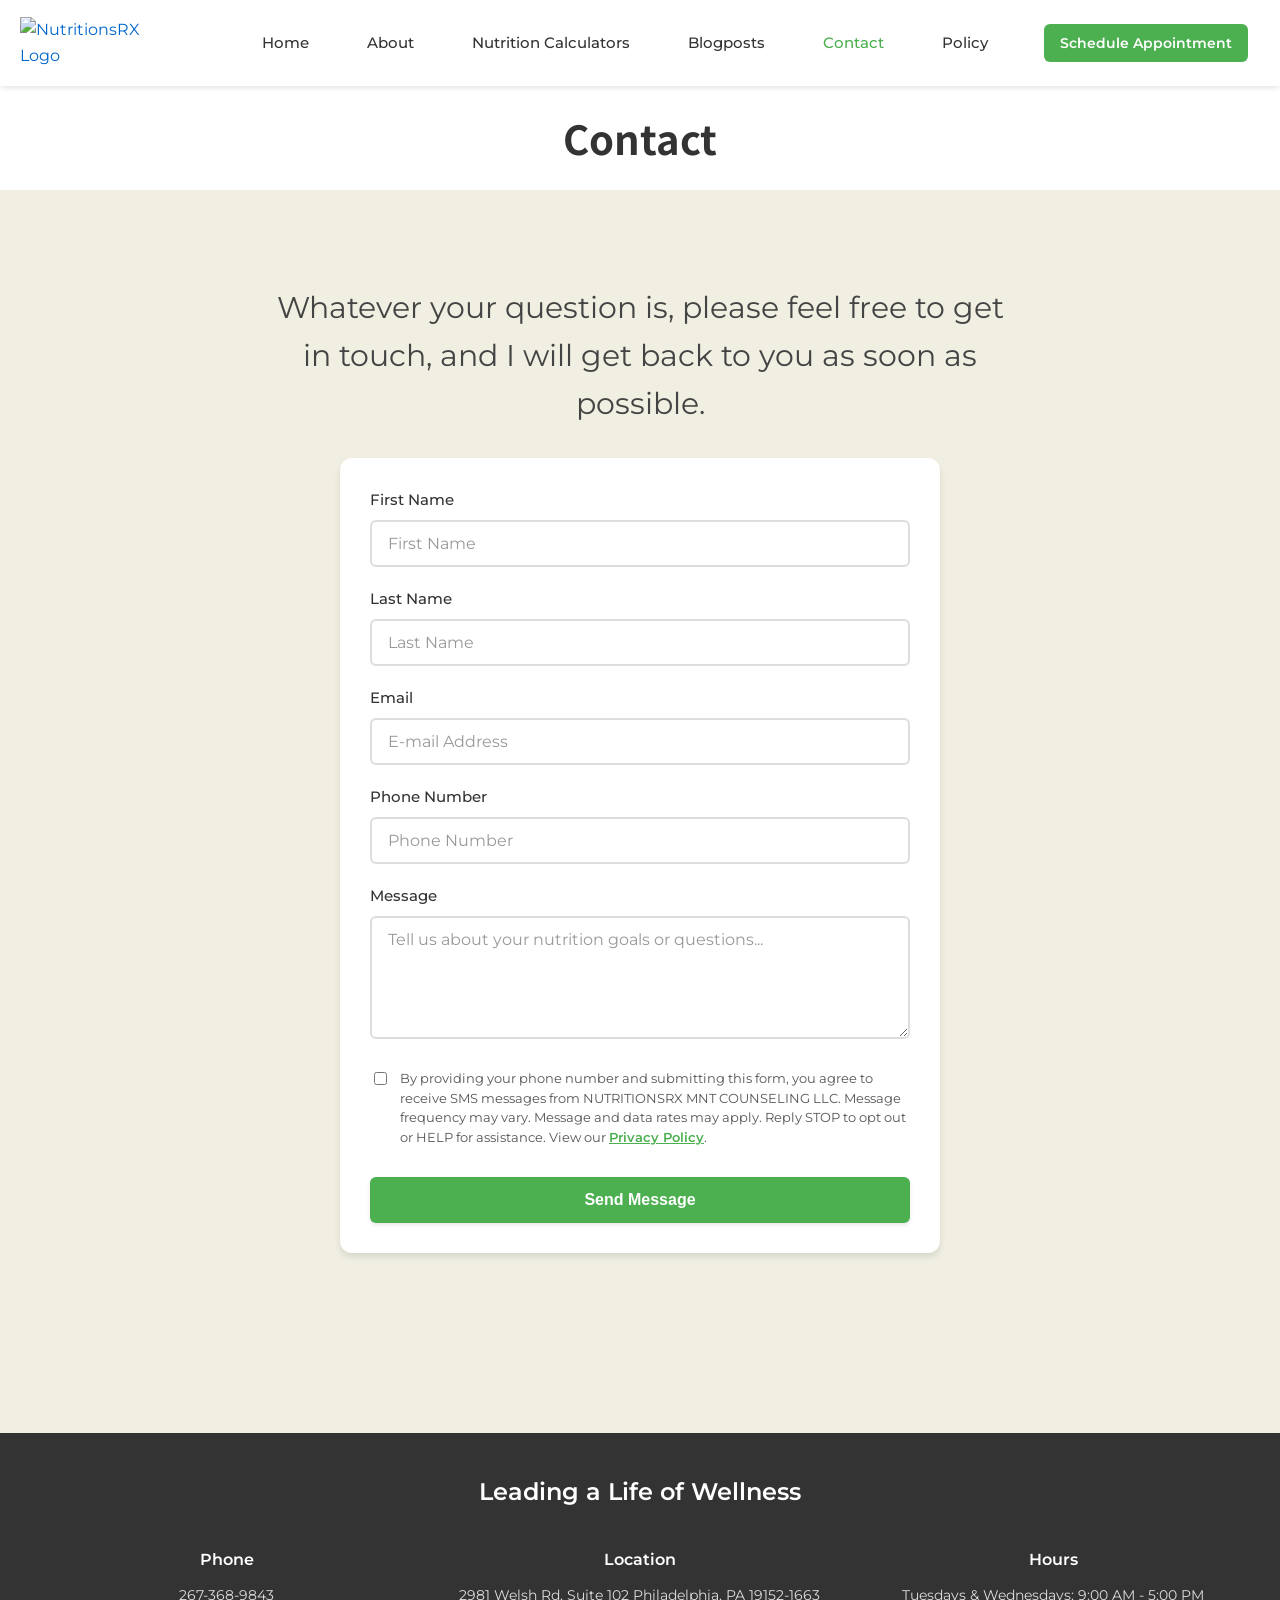
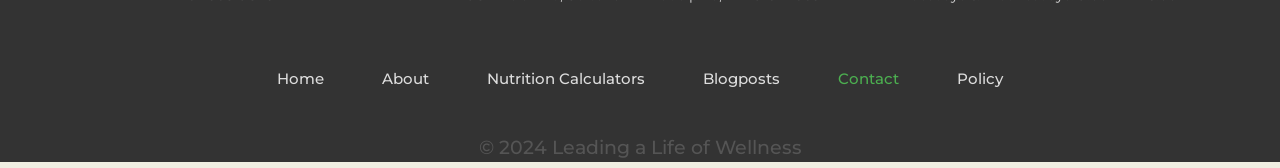
==== contact.html @ 06ce1724 "added sms consent" ====
<!DOCTYPE html>
<html>
    <head>
        <meta charset="utf-8">
        <meta name="viewport" content="width=device-width, initial-scale=1.0">
        <meta name="description" content="Contact NutritionsRX - Schedule a nutrition consultation">
        <title>Contact | NutritionsRX </title>
        <link href="https://fonts.googleapis.com/css2?family=Montserrat:wght@300;400&family=Noto+Sans+KR:wght@700&family=Yanone+Kaffeesatz&display=swap" rel="stylesheet">
        <link rel="stylesheet" href = "stylesheet.css">
    </head>
    <body>
        <header>
        <section>
                <div class = "lefthead">
                    <div class = "header"><a href = "index.html"><img class = "logo" src = "images/newlogo.jpg" alt="NutritionsRX Logo"></a></div>
                </div>
            <button class="mobile-menu-toggle" aria-label="Toggle navigation menu">
                <span></span>
                <span></span>
                <span></span>
            </button>
            <div class = "righthead">
                <div class = "header"><a href = "index.html"><h1>Home</h1></a></div>
                <div class = "header"><a href = "about.html"><h1>About</h1></a></div>
                <div class = "header"><a href = "calculators.html"><h1>Nutrition Calculators</h1></a></div>
                <div class = "header"><a href = "blogs.html"><h1>Blogposts</h1></a></div>
                <div class = "header"><a href = "contact.html"><h1>Contact</h1></a></div>
                <div class = "header"><a href = "policy.html"><h1>Policy</h1></a></div>
                <div class = "header"><a href = "https://nutritionsrx.clientsecure.me/" target = "_blank" class = "hero-button-nav">Schedule Appointment</a></div>
            </div>
                
        </section>
        <h1 class = "title">Contact</h1>
        </header>
        <div class = "contacttext">
        <p class = "contactenglish"> Whatever your question is, please feel free to get in touch, and I will get back to you as soon as possible.</p>
        
    <div class = "form">
        <form id="contact-form" action="https://formspree.io/f/mqkwvlnv" method="POST">
            <div class="form-group">
                <label for="firstname" class = "contactind">First Name</label>
                <input id="firstname" name = "firstname" type ="text" class = "form-control" placeholder = "First Name" required>
            </div>
            <div class="form-group">
                <label for="lastname" class = "contactind">Last Name</label>
                <input id="lastname" name = "lastname" type ="text" class = "form-control" placeholder = "Last Name" required>
            </div>
            <div class="form-group">
                <label for="email" class = "contactind">Email</label>
                <input id="email" name = "email" type = "email" class = "form-control" placeholder = "E-mail Address" required>
            </div>
            <div class="form-group">
                <label for="phone" class = "contactind">Phone Number</label>
                <input id="phone" name = "phonenumber" type = "tel" class = "form-control" placeholder = "Phone Number" required>
            </div>
            <div class="form-group">
                <label for="message" class = "contactind">Message</label>
                <textarea id="message" name = "message" class = "form-control" placeholder = "Tell us about your nutrition goals or questions..." rows = "5" required></textarea>
            </div>
            <div class="form-group sms-consent">
                <label class="sms-consent-label" for="sms-consent">
                    <input id="sms-consent" name="sms_consent" type="checkbox" required>
                    <span>By providing your phone number and submitting this form, you agree to receive SMS messages from NUTRITIONSRX MNT COUNSELING LLC. Message frequency may vary. Message and data rates may apply. Reply STOP to opt out or HELP for assistance. View our <a href="policy.html">Privacy Policy</a>.</span>
                </label>
            </div>
            <input type= "submit" class = "form-control-submit" value = "Send Message">
        </form>
    </div>
        </div>
        
        <!-- Toast Notification -->
        <div id="toast" class="toast">
            <div class="toast-content">
                <span class="toast-icon">✓</span>
                <span class="toast-message">Message sent successfully! We'll get back to you soon.</span>
            </div>
        </div>
        
        <script>
            document.getElementById('contact-form').addEventListener('submit', function(e) {
                e.preventDefault();
                
                const form = this;
                const formData = new FormData(form);
                
                fetch(form.action, {
                    method: 'POST',
                    body: formData,
                    headers: {
                        'Accept': 'application/json'
                    }
                })
                .then(response => {
                    if (response.ok) {
                        showToast();
                        form.reset();
                    } else {
                        showToast('error', 'Something went wrong. Please try again or call us directly.');
                    }
                })
                .catch(error => {
                    showToast('error', 'Something went wrong. Please try again or call us directly.');
                });
            });
            
            function showToast(type = 'success', message = 'Message sent successfully! We\'ll get back to you soon.') {
                const toast = document.getElementById('toast');
                const toastMessage = toast.querySelector('.toast-message');
                
                toastMessage.textContent = message;
                toast.className = 'toast toast-' + type + ' toast-show';
                
                setTimeout(() => {
                    toast.classList.remove('toast-show');
                }, 5000);
            }
        </script>
        <footer>
            <h2 class="footer-title">Leading a Life of Wellness</h2>
            <div class="footer-info">
                <div class="footer-section">
                    <h3>Phone</h3>
                    <p><a href="tel:267-368-9843">267-368-9843</a></p>
                </div>
                <div class="footer-section">
                    <h3>Location</h3>
                    <p>2981 Welsh Rd, Suite 102 Philadelphia, PA 19152-1663</p>
                </div>
                <div class="footer-section">
                    <h3>Hours</h3>
                    <p>Tuesdays & Wednesdays: 9:00 AM - 5:00 PM</p>
                </div>
            </div>
            <section>
                
            <div class = "righthead">
                <div class = "header"><a href = "index.html"><h1>Home</h1></a></div>
                <div class = "header"><a href = "about.html"><h1>About</h1></a></div>
                <div class = "header"><a href = "calculators.html"><h1>Nutrition Calculators</h1></a></div>
                <div class = "header"><a href = "blogs.html"><h1>Blogposts</h1></a></div>
                <div class = "header"><a href = "contact.html"><h1>Contact</h1></a></div>
                <div class = "header"><a href = "policy.html"><h1>Policy</h1></a></div>
            </div>
        
            
                
        </section>
        <h4 class = "text">© 2024 Leading a Life of Wellness</h4>
        </footer>
        <script>
            // Mobile menu toggle
            (function() {
                const menuToggle = document.querySelector('.mobile-menu-toggle');
                const righthead = document.querySelector('.righthead');
                const body = document.body;
                
                if (menuToggle && righthead) {
                    menuToggle.addEventListener('click', function() {
                        menuToggle.classList.toggle('active');
                        righthead.classList.toggle('mobile-menu-open');
                        body.classList.toggle('menu-open');
                    });
                    
                    // Close menu when clicking on a link
                    const navLinks = righthead.querySelectorAll('a');
                    navLinks.forEach(link => {
                        link.addEventListener('click', function() {
                            menuToggle.classList.remove('active');
                            righthead.classList.remove('mobile-menu-open');
                            body.classList.remove('menu-open');
                        });
                    });
                    
                    // Close menu when clicking outside
                    document.addEventListener('click', function(event) {
                        if (righthead.classList.contains('mobile-menu-open') && 
                            !righthead.contains(event.target) && 
                            !menuToggle.contains(event.target)) {
                            menuToggle.classList.remove('active');
                            righthead.classList.remove('mobile-menu-open');
                            body.classList.remove('menu-open');
                        }
                    });
                }
            })();
            
            // Mark active navigation link
            (function() {
                const currentPage = window.location.pathname.split('/').pop() || 'index.html';
                const navLinks = document.querySelectorAll('.righthead a');
                
                navLinks.forEach(link => {
                    const linkHref = link.getAttribute('href');
                    if (linkHref === currentPage || (currentPage === '' && linkHref === 'index.html')) {
                        link.classList.add('nav-active');
                    }
                });
            })();
        </script>
    </body>
</html>
---- stylesheet.css ----
/* Base Styles */
* {
    box-sizing: border-box;
}

body {
    background-color: rgb(240, 239, 226);
    margin: 0;
    font-family: "Montserrat", sans-serif;
    line-height: 1.6;
}

/* Header Styles */
header {
    background-color: white;
}

header > section {
    position: sticky;
    top: 0;
    z-index: 100;
    background-color: white;
    box-shadow: 0 2px 5px rgba(0, 0, 0, 0.1);
    display: flex;
    flex-direction: row;
    align-items: center;
    justify-content: space-between;
    padding: 15px 20px;
    flex-wrap: wrap;
}

section {
    display: flex;
    flex-direction: row;
    align-items: center;
    justify-content: space-between;
    padding: 15px 20px;
    flex-wrap: wrap;
}

.lefthead {
    display: flex;
    flex-direction: row;
    align-items: center;
    gap: 15px;
    flex: 1;
    min-width: 200px;
}

.logo {
    max-width: 120px;
    height: auto;
    display: block;
}

.lefthead a {
    text-decoration: none;
    border: none;
}

.lefthead a:hover {
    opacity: 0.8;
    text-decoration: none;
}

#leading {
    color: #666;
    font-size: 16px;
    font-weight: 400;
    margin: 0;
}

#leading h1 {
    font-size: 18px;
    margin: 0;
    font-weight: 400;
}

/* Navigation Styles */
.righthead {
    display: flex;
    flex-direction: row;
    align-items: center;
    gap: 10px;
    flex-wrap: wrap;
    justify-content: flex-end;
}

.righthead .header {
    padding: 8px 12px;
}

.righthead a {
    color: #333;
    text-decoration: none;
    font-size: 15px;
    font-weight: 500;
    padding: 8px 12px;
    border-radius: 4px;
    transition: all 0.3s ease;
    display: block;
}

.righthead a.hero-button-nav {
    display: inline-block !important;
    padding: 8px 16px !important;
}

.righthead .header a.hero-button-nav {
    display: inline-block !important;
    padding: 8px 16px !important;
}

.righthead a:hover:not(.hero-button-nav):not(.nav-active) {
    background-color: #f0f0f0;
    color: #d32f2f;
    text-decoration: none;
    transform: translateY(-1px);
}

.righthead a.nav-active {
    color: #4CAF50 !important;
    font-weight: 600;
    text-decoration: none;
    background-color: transparent;
}

.righthead a.nav-active:hover {
    color: #4CAF50 !important;
    background-color: transparent;
}

.righthead a.nav-active h1 {
    color: #4CAF50 !important;
}

.righthead a.nav-active:hover h1 {
    color: #4CAF50 !important;
}

.righthead h1 {
    font-size: 15px;
    margin: 0;
    font-weight: 500;
    font-family: "Montserrat", sans-serif;
}

/* Mobile Menu Toggle Button */
.mobile-menu-toggle {
    display: none;
    flex-direction: column;
    justify-content: space-around;
    width: 30px;
    height: 30px;
    background: transparent;
    border: none;
    cursor: pointer;
    padding: 0;
    z-index: 1001;
    position: relative;
}

.mobile-menu-toggle span {
    width: 100%;
    height: 3px;
    background-color: #333;
    border-radius: 3px;
    transition: all 0.3s ease;
    transform-origin: center;
}

.mobile-menu-toggle.active span:nth-child(1) {
    transform: rotate(45deg) translate(8px, 8px);
}

.mobile-menu-toggle.active span:nth-child(2) {
    opacity: 0;
}

.mobile-menu-toggle.active span:nth-child(3) {
    transform: rotate(-45deg) translate(7px, -7px);
}

/* Hero Button Styles */
.hero-button {
    display: inline-block;
    background-color: #4CAF50;
    color: white !important;
    padding: 12px 24px;
    border-radius: 8px;
    font-size: 16px;
    font-weight: 600;
    text-decoration: none;
    transition: all 0.3s ease;
    box-shadow: 0 4px 6px rgba(0, 0, 0, 0.1);
    font-family: "Montserrat", sans-serif;
    cursor: pointer;
    pointer-events: auto;
}

.hero-button:hover {
    background-color: #45a049;
    box-shadow: 0 6px 12px rgba(0, 0, 0, 0.2);
    transform: translateY(-2px);
    color: white !important;
    text-decoration: none;
}

.hero-button:active {
    transform: translateY(0);
    box-shadow: 0 2px 4px rgba(0, 0, 0, 0.1);
}

.hero-button-nav {
    background-color: #4CAF50 !important;
    color: white !important;
    padding: 8px 16px !important;
    border-radius: 6px !important;
    font-weight: 600 !important;
    font-size: 14px !important;
    margin-left: 10px;
    cursor: pointer !important;
    pointer-events: auto !important;
    display: inline-block !important;
}

.hero-button-nav:hover {
    background-color: #45a049 !important;
    color: white !important;
    text-decoration: none !important;
    transform: translateY(-1px);
    cursor: pointer !important;
}

/* Service Highlight - Make in-person consultation and virtual sessions stand out */
.service-highlight {
    color: #4CAF50;
    font-weight: 700;
    background-color: rgba(76, 175, 80, 0.1);
    padding: 2px 6px;
    border-radius: 4px;
    display: inline-block;
}

/* Typography - Improved Visual Hierarchy */
h1 {
    font-size: 2.5em;
    font-weight: 700;
    margin: 0.5em 0;
    text-align: center;
    font-family: "Noto Sans KR", sans-serif;
    color: #333;
}

h2 {
    font-size: 1.8em;
    font-weight: 600;
    margin: 1em 0 0.5em 0;
    color: #333;
}

h3 {
    font-size: 1.4em;
    font-weight: 600;
    margin: 0.8em 0 0.4em 0;
    color: #333;
}

h4 {
    font-size: 1.2em;
    font-weight: 500;
    margin: 0.6em 0 0.3em 0;
    color: #555;
}

h5 {
    font-size: 1em;
    font-weight: 400;
    margin: 0.5em 0;
    color: #666;
}

p {
    font-size: 1em;
    margin: 0.8em 0;
    color: #444;
}

.title {
    background-color: white;
    padding: 20px;
    margin: 0;
}

.title h1 {
    margin: 0;
}

/* Links */
a:link {
    text-decoration: none;
    color: #0066cc;
}

a:hover {
    text-decoration: underline;
    color: #d32f2f;
}

a:visited {
    text-decoration: none;
    color: #0066cc;
}

a:active {
    text-decoration: underline;
    color: #d32f2f;
}

/* Override link styles for links wrapping Homepage cards */
/* Use attribute selector as fallback for browsers without :has() support */
a[href*="Blogposts/"],
a[href*="Blogposts/"]:link,
a[href*="Blogposts/"]:visited,
a[href*="Blogposts/"]:hover,
a[href*="Blogposts/"]:active {
    text-decoration: none !important;
    display: block;
}

/* Modern browsers with :has() support */
@supports selector(:has(*)) {
    a:has(> .Homepage),
    a:has(> .Homepage):link,
    a:has(> .Homepage):visited,
    a:has(> .Homepage):hover,
    a:has(> .Homepage):active {
        text-decoration: none !important;
        display: block;
    }
}

a > .Homepage,
a:link > .Homepage,
a:visited > .Homepage,
a:hover > .Homepage,
a:active > .Homepage {
    text-decoration: none !important;
}
/* Content Container */
#about {
    max-width: 900px;
    margin: 40px auto;
    padding: 0 20px;
    text-align: left;
    font-size: 18px;
    line-height: 1.8;
}

#about p {
    font-size: 18px;
    margin: 1em 0;
}

#about ul {
    margin: 1em 0;
    padding-left: 2em;
}

#about li {
    margin-bottom: 0.8em;
    font-size: 18px;
}
.quote {
    text-align: center;
}
.contacttext {
    text-align: center;
    font-size: 22px;
    max-width: 800px;
    width: 100%;
    margin: 40px auto;
    padding: 30px 20px;
}

.contactenglish {
    font-size: 30px;
}

.contact-title, .contact-form {
    text-align: center;
    width: 100%;
    max-width: 500px;
    text-transform: uppercase;
    padding-top: 0px;
    background-color: rgb(70, 167, 184);
}
.contactind {
    text-align: left;
    font-size: 15px;
    font-weight: 500;
    color: #333;
    margin-bottom: 8px;
    display: block;
}

.form-group {
    margin-bottom: 20px;
}

.form {
    max-width: 600px;
    width: 100%;
    margin: 30px auto;
    position: relative;
    background-color: white;
    padding: 30px;
    border-radius: 12px;
    box-shadow: 0 4px 6px rgba(0, 0, 0, 0.1);
}

.form-control {
    width: 100%;
    max-width: 100%;
    padding: 12px 16px;
    border: 2px solid #ddd;
    border-radius: 6px;
    font-size: 16px;
    font-family: "Montserrat", sans-serif;
    margin-bottom: 0;
    background-color: #fff;
    color: #333;
    transition: all 0.3s ease;
    box-sizing: border-box;
}

.form-control:focus {
    outline: none;
    border-color: #4CAF50;
    box-shadow: 0 0 0 3px rgba(76, 175, 80, 0.1);
}

.form-control::placeholder {
    color: #999;
}

textarea.form-control {
    resize: vertical;
    min-height: 120px;
    font-family: "Montserrat", sans-serif;
}

.form-control-submit {
    background-color: #4CAF50;
    color: white;
    padding: 14px 32px;
    border: none;
    border-radius: 6px;
    font-size: 16px;
    font-weight: 600;
    cursor: pointer;
    transition: all 0.3s ease;
    box-shadow: 0 2px 4px rgba(0, 0, 0, 0.1);
    width: 100%;
    margin-top: 10px;
}

.form-control-submit:hover {
    background-color: #45a049;
    box-shadow: 0 4px 8px rgba(0, 0, 0, 0.2);
    transform: translateY(-1px);
}

.form-control-submit:active {
    transform: translateY(0);
    box-shadow: 0 2px 4px rgba(0, 0, 0, 0.1);
}

.sms-consent {
    text-align: left;
}

.sms-consent-label {
    display: flex;
    align-items: flex-start;
    gap: 10px;
    font-size: 13px;
    line-height: 1.5;
    color: #555;
}

.sms-consent-label input {
    margin-top: 3px;
    flex-shrink: 0;
}

.sms-consent-label a {
    color: #4CAF50;
    text-decoration: underline;
    font-weight: 600;
}

/* Toast Notification Styles */
.toast {
    position: fixed;
    bottom: 100px;
    left: 50%;
    transform: translateX(-50%) translateY(100px);
    background-color: #4CAF50;
    color: white;
    padding: 16px 24px;
    border-radius: 8px;
    box-shadow: 0 4px 12px rgba(0, 0, 0, 0.3);
    z-index: 10000;
    opacity: 0;
    transition: all 0.3s ease;
    min-width: 300px;
    max-width: 90%;
}

.toast.toast-show {
    opacity: 1;
    transform: translateX(-50%) translateY(0);
}

.toast.toast-error {
    background-color: #f44336;
}

.toast-content {
    display: flex;
    align-items: center;
    gap: 12px;
}

.toast-icon {
    font-size: 20px;
    font-weight: bold;
    flex-shrink: 0;
}

.toast-message {
    font-size: 15px;
    line-height: 1.4;
}
.calculatortext {
    max-width: 800px;
    width: 100%;
    margin: 20px auto;
    text-align: left;
    font-size: 20px;
    padding: 0 20px;
}
.calculator {
    padding: 30px;
    max-width: 500px;
    width: 100%;
    margin: 20px auto;
    border: 2px solid #4CAF50;
    border-radius: 12px;
    background-color: #f9f9f9;
    box-shadow: 0 4px 6px rgba(0, 0, 0, 0.1);
}

.calculator h2 {
    margin-top: 0;
    color: #333;
    font-size: 1.5em;
}

.calculator h3 {
    font-size: 1em;
    color: #666;
    margin-bottom: 20px;
    font-weight: 400;
}

.calculator input[type="number"] {
    width: 100%;
    padding: 12px 16px;
    margin: 10px 0;
    border: 2px solid #ddd;
    border-radius: 6px;
    font-size: 16px;
    font-family: "Montserrat", sans-serif;
    transition: border-color 0.3s ease;
    box-sizing: border-box;
}

.calculator input[type="number"]:focus {
    outline: none;
    border-color: #4CAF50;
    box-shadow: 0 0 0 3px rgba(76, 175, 80, 0.1);
}

.calculator input[type="number"]::placeholder {
    color: #999;
}
.chart {
    max-width: 600px;
    width: 100%;
    margin: 20px auto;
    font-size: 20px;
    text-align: center;
    padding: 0 20px;
}
/*.hide {
    display: none;
}
.show {
    display: block;
}
*/

.Homepage {
    max-width: 900px;
    width: 100%;
    margin: 30px auto;
    border: 1px solid #ddd;
    border-radius: 8px;
    padding: 25px;
    background-color: white;
    box-shadow: 0 2px 4px rgba(0, 0, 0, 0.1);
    transition: box-shadow 0.3s ease;
}

.Homepage:hover {
    box-shadow: 0 4px 8px rgba(0, 0, 0, 0.15);
}

/* Target the link that wraps the Homepage card - remove all underlines */
a > .Homepage {
    text-decoration: none !important;
}

/* Override general link styles for links containing Homepage */
a:link > .Homepage,
a:visited > .Homepage,
a:hover > .Homepage,
a:active > .Homepage {
    text-decoration: none !important;
}

/* Prevent underlines on all elements inside Homepage - including u tags and all states */
.Homepage,
.Homepage *,
.Homepage *:hover,
.Homepage *:active,
.Homepage *:visited,
.Homepage *:link,
.Homepage u,
.Homepage u:hover,
.Homepage u:active,
.Homepage h1,
.Homepage h1:hover,
.Homepage h2,
.Homepage h2:hover,
.Homepage h3,
.Homepage h3:hover,
.Homepage h4,
.Homepage h4:hover,
.Homepage h5,
.Homepage h5:hover,
.Homepage p,
.Homepage p:hover {
    text-decoration: none !important;
    border-bottom: none !important;
}

.Homepage:hover,
.Homepage:hover *,
.Homepage:hover u {
    text-decoration: none !important;
    border-bottom: none !important;
}

/* Prevent underlines on nested links inside Homepage */
.Homepage a,
.Homepage a:link,
.Homepage a:visited,
.Homepage a:hover,
.Homepage a:active {
    text-decoration: none !important;
    border-bottom: none !important;
    color: inherit;
}

/* Remove underlines from u tags inside Homepage */
.Homepage u {
    text-decoration: none !important;
    border-bottom: none !important;
}

.Homepage h1 {
    font-size: 1.8em;
    margin: 0 0 10px 0;
    color: #333;
    text-align: left;
}

.Homepage h5 {
    font-size: 0.9em;
    color: #666;
    margin: 0 0 20px 0;
    font-weight: 400;
}

.Homepage h3 {
    margin: 15px 0 10px 0;
    text-align: left;
    font-size: 1.1em;
}

.Homepage h3[style*="color:red"] {
    margin-top: 20px;
    text-align: left;
    color: #d32f2f !important;
    font-size: 1em;
}

/*change fonts to match*/

.details {
    display: flex;
    flex-direction: row;
    width: 100%;
    padding: 0;
    gap: 20px;
    align-items: flex-start;
}

.detailsimage {
    flex-shrink: 0;
    width: 200px;
    padding: 0;
}

.detailsimage img {
    width: 100%;
    height: auto;
    border-radius: 6px;
    object-fit: cover;
}

.detailstext {
    flex: 1;
    padding: 0;
    width: auto;
    height: auto;
}

.detailstext h3 {
    margin-top: 0;
    margin-bottom: 12px;
}

.detailstext h5 {
    margin: 8px 0;
    line-height: 1.6;
    color: #555;
}
.pages {
    display: flex;
    flex-direction: row;
    justify-content: center;
    align-items: center;
    padding: 30px 10px;
    max-width: 1200px;
    margin: 0 auto;
    gap: 0;
}

.pagenumber {
    padding: 12px 24px;
    text-align: center;
    margin: 0;
    font-size: 16px;
    font-weight: 500;
    border: 2px solid #ddd;
    background-color: white;
    color: #666;
    transition: all 0.3s ease;
    cursor: pointer;
    position: relative;
}

.pagenumber:first-child {
    border-top-left-radius: 8px;
    border-bottom-left-radius: 8px;
    border-right: none;
}

.pagenumber:last-child {
    border-top-right-radius: 8px;
    border-bottom-right-radius: 8px;
}

.pagenumber a {
    color: inherit;
    text-decoration: none;
    display: block;
}

.pagenumber:hover {
    background-color: #f5f5f5;
    color: #333;
}

.pagenumber:hover a {
    color: inherit;
}

/* Active state - only when explicitly marked as active */
.pagenumber.active {
    background-color: #4CAF50;
    color: white;
    border-color: #4CAF50;
    font-weight: 600;
}

.pagenumber {
    cursor: pointer;
    user-select: none;
}
.blogpostimage {
    text-align: center;
    width: 100%;
    max-width: 800px;
    margin: 20px auto;
    padding: 0 20px;
}

.blogpostimage img {
    max-width: 100%;
    height: auto;
    border-radius: 6px;
}

.text {
    text-align: center;
    line-height: 1.5;
}

.blogformat {
    max-width: 900px;
    width: 100%;
    margin: 30px auto;
    padding: 0 20px;
    font-size: 18px;
    line-height: 1.8;
    text-align: left;
}

.blogformat h4,
.blogformat h5 {
    text-align: left;
}

.blogformat .text {
    text-align: left;
}

.blogformat img {
    display: block;
    margin: 20px auto;
    max-width: 100%;
    height: auto;
    border-radius: 6px;
}

/* Center blog post title */
h1.text {
    max-width: 900px;
    margin: 30px auto;
    padding: 0 20px;
    text-align: center;
}
.table {
    text-align: center;
    width: 100%;
    max-width: 900px;
    margin: 20px auto;
    overflow-x: auto;
}
.gallery {
    display: flex;
    flex-direction: row;
    justify-content: center;
    align-items: center;
    flex-wrap: wrap;
    gap: 20px;
    margin: 30px auto;
    max-width: 900px;
    padding: 0 20px;
}

.galleryimage {
    max-width: 200px;
    height: auto;
    border-radius: 6px;
}

.samplemenu {
    color: green;
    max-width: 600px;
    width: 100%;
    margin: 30px auto;
    padding: 20px;
    font-weight: 700;
    background-color: #f0f8f0;
    border-radius: 8px;
    border-left: 4px solid #4CAF50;
}
.policy {
    font-size: 16px;
    width: 100%;
    max-width: 1000px;
    margin: 0 auto;
    padding: 40px 20px;
    box-sizing: border-box;
    line-height: 1.6;
}

.policy h4 {
    font-size: 1.5em;
    font-weight: 600;
    margin: 30px 0 15px 0;
    color: #333;
}

.policy h4:first-child {
    margin-top: 0;
}

.policy h5 {
    font-size: 1em;
    font-weight: 400;
    margin: 0 0 20px 0;
    color: #555;
    line-height: 1.7;
}

.policy-insurance-block {
    max-width: 520px;
    margin: 0 auto 24px auto;
}

.policy ul.policy-insurance-list {
    list-style: none;
    margin: 0 0 20px 0;
    padding: 0;
    color: #555;
}

.policy-insurance-item {
    display: flex;
    align-items: center;
    justify-content: center;
    gap: 14px;
    margin-bottom: 14px;
}

.policy-insurance-logo {
    width: 48px;
    height: 48px;
    object-fit: contain;
    flex-shrink: 0;
    display: block;
}

.policy-insurance-name {
    flex: 0 1 auto;
    text-align: left;
    min-width: 0;
}

#accepted-insurances {
    scroll-margin-top: 100px;
}

.policy-inline-link {
    color: #4CAF50;
    font-weight: 600;
    text-decoration: underline;
}

.policy-inline-link:hover {
    color: #45a049;
}

.chinesetable {
    text-align: center;
    width: 100%;
    font-size: 20px;
}
.chinesetable2 {
    text-align: center;
    width: 100%;
    font-size: 20px;
}

table.center {
    margin-left: auto;
    margin-right: auto;
}
/* use table.center to center tables */

figcaption {
    font-size: 15px;
}
.imperialcalculatorresult, .metriccalculatorresult {
    width: 100%;
    max-width: 200px;
    padding: 15px;
    margin-top: 20px;
    margin-left: auto;
    margin-right: auto;
    text-align: center;
    font-size: 18px;
    font-weight: 600;
    border-radius: 6px;
    background-color: #e8f5e9;
    color: #2e7d32;
    border: 2px solid #4CAF50;
    min-height: 0;
}

/* Hide result box when empty */
.imperialcalculatorresult:empty, .metriccalculatorresult:empty {
    display: none;
}
.imperial-calculate, .metric-calculate {
    margin-top: 15px;
    padding: 12px 32px;
    background-color: #4CAF50;
    color: white;
    border: none;
    border-radius: 6px;
    font-size: 16px;
    font-weight: 600;
    cursor: pointer;
    transition: all 0.3s ease;
    box-shadow: 0 2px 4px rgba(0, 0, 0, 0.1);
    width: 100%;
    max-width: 200px;
    display: block;
    margin-left: auto;
    margin-right: auto;
}

.imperial-calculate:hover, .metric-calculate:hover {
    background-color: #45a049;
    box-shadow: 0 4px 8px rgba(0, 0, 0, 0.2);
    transform: translateY(-1px);
}

.imperial-calculate:active, .metric-calculate:active {
    transform: translateY(0);
    box-shadow: 0 2px 4px rgba(0, 0, 0, 0.1);
}
.chartcalculator {
    max-width: 600px;
    width: 100%;
    margin: 20px auto;
    font-size: 20px;
    text-align: center;
    padding: 0 20px;
}
td {
    padding-top:10px;
    padding-bottom:10px;
  }
  
  td:first-child {
    padding-left:20px;
    padding-right:0;
  }

video {
    width: 100%;
    max-width: 800px;
    height: auto;
}
li {
    margin-bottom: 10px;
}

.aboutimage {
    display: block;
    margin-left: auto;
    margin-right: auto;
    width: 100%;
    max-width: 500px;
    height: auto;
}

/* Sticky Footer Styles */
footer {
    background-color: #333;
    color: white;
    margin-top: 120px;
    padding-top: 20px;
}

.footer-title {
    text-align: center;
    color: #fff;
    font-size: 1.5em;
    font-weight: 600;
    margin: 0;
    padding: 20px 20px 10px 20px;
    font-family: "Montserrat", sans-serif;
    background-color: #333;
}

/* Ensure footer section and navigation are always visible */
footer section {
    display: flex !important;
    visibility: visible !important;
    opacity: 1 !important;
    width: 100% !important;
}

footer .righthead {
    display: flex !important;
    visibility: visible !important;
    opacity: 1 !important;
    width: 100% !important;
    justify-content: center !important;
}

footer .righthead .header {
    display: block !important;
    visibility: visible !important;
    opacity: 1 !important;
}

footer .righthead a {
    display: block !important;
    visibility: visible !important;
    opacity: 1 !important;
    color: #ddd !important;
    text-decoration: none !important;
}

footer .righthead a:link,
footer .righthead a:visited {
    color: #ddd !important;
    text-decoration: none !important;
}

footer .righthead a:hover {
    color: #fff !important;
    text-decoration: none !important;
}

footer .righthead a:active {
    color: #fff !important;
    text-decoration: none !important;
}

footer .righthead h1 {
    color: #ddd !important;
}

footer .righthead a:hover h1 {
    color: #fff !important;
}

.footer-info {
    width: 100%;
    display: flex;
    justify-content: space-around;
    align-items: flex-start;
    flex-wrap: wrap;
    max-width: 100%;
    margin: 0 auto;
    padding: 15px 20px;
    background-color: #333;
}

.footer-section {
    flex: 1;
    min-width: 200px;
    text-align: center;
    padding: 10px;
    font-family: "Montserrat", sans-serif;
    display: flex;
    flex-direction: column;
    align-items: center;
}

.footer-section h3 {
    margin: 0 0 8px 0;
    font-size: 16px;
    font-weight: 600;
    color: #fff;
    min-height: 24px;
    display: flex;
    align-items: center;
    justify-content: center;
}

.footer-section p {
    margin: 4px 0;
    font-size: 14px;
    color: #ddd;
}

.footer-section a {
    color: #ddd;
    text-decoration: none;
}

.footer-section a:hover {
    color: #fff;
    text-decoration: underline;
}

/* Responsive Design */
@media (max-width: 768px) {
    /* Mobile Navigation */
    section {
        flex-direction: row;
        padding: 15px;
        position: relative;
    }
    
    .lefthead {
        flex: 1;
        justify-content: flex-start;
        margin-bottom: 0;
    }
    
    .logo {
        max-width: 100px;
    }
    
    #leading h1 {
        font-size: 14px;
    }
    
    /* Show hamburger menu button on mobile */
    .mobile-menu-toggle {
        display: flex;
        position: absolute;
        right: 20px;
        top: 50%;
        transform: translateY(-50%);
        z-index: 1005;
        order: 2;
    }
    
    /* When menu is open, position close button in top-right of menu */
    body.menu-open .mobile-menu-toggle {
        position: fixed;
        right: 20px;
        top: 20px;
        transform: none;
        z-index: 1006;
    }
    
    /* Hide regular navigation on mobile - slide down from top */
    .righthead {
        display: flex;
        position: fixed;
        top: 0;
        left: 0;
        right: 0;
        width: 100%;
        height: 100%;
        max-height: 100%;
        background-color: white;
        flex-direction: column;
        justify-content: flex-start;
        align-items: stretch;
        padding: 0;
        z-index: 1003;
        overflow: hidden;
        box-shadow: 0 4px 10px rgba(0, 0, 0, 0.2);
        transform: translateY(-100%);
        transition: transform 0.3s ease;
        visibility: hidden;
        pointer-events: none;
        isolation: isolate;
        margin: 0;
        box-sizing: border-box;
    }
    
    /* Create scrollable inner container */
    .righthead::after {
        content: '';
        display: none;
    }
    
    @supports (-webkit-touch-callout: none) {
        /* iOS specific fixes */
        .righthead {
            height: -webkit-fill-available;
            max-height: -webkit-fill-available;
        }
    }
    
    .righthead.mobile-menu-open {
        transform: translateY(0);
        visibility: visible;
        pointer-events: auto !important;
        isolation: isolate;
        display: flex !important;
        flex-direction: column !important;
        height: 100vh !important;
        max-height: 100vh !important;
        overflow-y: auto !important;
        overflow-x: hidden !important;
        -webkit-overflow-scrolling: touch !important;
        touch-action: pan-y !important;
        padding: 70px 20px 30px 20px !important;
    }
    
    /* Ensure menu content is not affected by overlay */
    .righthead * {
        opacity: 1 !important;
        color: inherit !important;
    }
    
    .righthead.mobile-menu-open,
    .righthead.mobile-menu-open *,
    .righthead.mobile-menu-open a,
    .righthead.mobile-menu-open .header,
    .righthead.mobile-menu-open .hero-button-nav,
    .righthead.mobile-menu-open h1 {
        pointer-events: auto !important;
        cursor: pointer !important;
        position: relative;
        z-index: 1003;
        touch-action: auto !important;
    }
    
    /* Ensure all interactive elements in menu are clickable */
    .righthead.mobile-menu-open a {
        pointer-events: auto !important;
        cursor: pointer !important;
        z-index: 1004 !important;
        position: relative;
        touch-action: manipulation !important;
    }
    
    .righthead .header {
        width: 100%;
        padding: 15px 0;
        border-bottom: 1px solid #eee;
        flex: 0 0 auto;
        min-height: auto;
    }
    
    /* Ensure menu content can overflow and scroll */
    .righthead.mobile-menu-open > * {
        flex-shrink: 0;
    }
    
    /* Make sure menu items don't prevent scrolling */
    .righthead.mobile-menu-open .header {
        touch-action: manipulation;
    }
    
    .righthead .header:last-child {
        border-bottom: none;
    }
    
    .righthead a {
        font-size: 18px;
        padding: 0;
        width: 100%;
        text-align: left;
        white-space: normal;
    }
    
    .righthead h1 {
        font-size: 18px;
        margin: 0;
    }
    
    .hero-button-nav {
        font-size: 16px !important;
        padding: 12px 20px !important;
        width: 100%;
        text-align: center !important;
        margin-top: 10px;
        display: flex !important;
        justify-content: center !important;
        align-items: center !important;
    }
    
    /* Overlay when menu is open - prevent body scrolling but allow menu scrolling */
    body.menu-open {
        overflow: hidden !important;
        height: 100vh;
        position: fixed;
        width: 100%;
        left: 0;
        top: 0;
    }
    
    /* Additional mobile menu scroll fixes */
    .righthead.mobile-menu-open {
        overscroll-behavior: contain !important;
        will-change: scroll-position;
        -webkit-transform: translateZ(0);
        transform: translateZ(0);
    }
    
    /* Make sure menu container allows scrolling */
    .righthead.mobile-menu-open .header {
        flex-shrink: 0;
        touch-action: manipulation !important;
    }
    
    /* Ensure menu wrapper can receive touch events */
    body.menu-open .righthead.mobile-menu-open {
        touch-action: pan-y !important;
    }
    
    /* Prevent overlay from blocking menu touches */
    body.menu-open::before {
        pointer-events: none !important;
    }
    
    /* Light overlay - only dims content slightly */
    body.menu-open::before {
        content: '';
        position: fixed;
        top: 0;
        left: 0;
        width: 100%;
        height: 100%;
        background-color: rgba(0, 0, 0, 0.1);
        z-index: 1002;
        opacity: 1;
        transition: opacity 0.3s ease;
        pointer-events: none;
    }
    
    /* Keep header and logo visible and clear above overlay */
    body.menu-open header,
    body.menu-open header section,
    body.menu-open .lefthead,
    body.menu-open .logo {
        position: relative;
        z-index: 1004;
    }
    
    /* Position hamburger button in header */
    header section {
        position: relative;
    }
    
    /* Hamburger button positioning is handled above in mobile section */
    
    /* Typography adjustments for mobile */
    h1 {
        font-size: 1.8em;
    }
    
    h2 {
        font-size: 1.5em;
    }
    
    h3 {
        font-size: 1.2em;
    }
    
    /* Content adjustments */
    #about {
        width: 100%;
        padding: 0 15px;
        font-size: 16px;
        margin: 20px auto;
    }
    
    #about p {
        font-size: 16px;
    }
    
    #about li {
        font-size: 16px;
    }
    
    .title {
        padding: 15px;
    }
    
    .title h1 {
        font-size: 1.5em;
    }
    
    /* Contact form adjustments */
    .contacttext {
        width: 100%;
        padding: 20px 15px;
    }
    
    .form {
        width: 100%;
        padding: 20px 15px;
        margin: 20px auto;
    }
    
    .form-control {
        width: 100%;
        max-width: 100%;
        font-size: 16px; /* Prevents zoom on iOS */
    }
    
    .toast {
        min-width: 280px;
        padding: 14px 20px;
        bottom: 80px;
    }
    
    .toast-message {
        font-size: 14px;
    }
    
    /* Calculator adjustments */
    .calculator {
        width: 100%;
        max-width: 100%;
        padding: 20px 15px;
    }
    
    .calculator input[type="number"] {
        font-size: 16px; /* Prevents zoom on iOS */
    }
    
    .imperial-calculate, .metric-calculate {
        width: 100%;
        max-width: 100%;
    }
    
    .calculatortext {
        width: 100%;
        padding: 15px;
    }
    
    .pagenumber {
        padding: 10px 16px;
        font-size: 14px;
    }
    
    /* Footer adjustments */
    .footer-title {
        font-size: 1.2em;
        padding: 15px 15px 8px 15px;
    }
    
    .footer-info {
        flex-direction: column;
        gap: 10px;
        padding: 15px 10px;
    }
    
    .footer-section {
        min-width: 100%;
        padding: 8px;
    }
    
    /* Video adjustments */
    video {
        width: 100%;
        max-width: 100%;
        height: auto;
    }
    
    /* Table adjustments for mobile */
    table {
        font-size: 14px;
    }
    
    .chinesetable, .chinesetable2 {
        font-size: 16px;
        overflow-x: auto;
        display: block;
    }
    
    .chinesetable table, .chinesetable2 table {
        width: 100%;
        min-width: 250px;
    }
    
    /* Blog post adjustments */
    .Homepage {
        width: 100%;
        padding: 20px 15px;
        margin: 20px auto;
    }
    
    .Homepage h1 {
        font-size: 1.5em;
    }
    
    .details {
        flex-direction: column;
        gap: 15px;
    }
    
    .detailsimage {
        width: 100%;
        padding: 0;
    }
    
    .detailsimage img {
        width: 100%;
        max-width: 300px;
        margin: 0 auto;
        display: block;
    }
    
    .detailstext {
        width: 100%;
        padding: 0;
    }
    
    /* Blog post page adjustments */
    .blogformat {
        padding: 0 15px;
        font-size: 16px;
    }
    
    .blogpostimage {
        padding: 0 15px;
    }
    
    .blogpostimage img {
        width: 100% !important;
        max-width: 100% !important;
    }
    
    .gallery {
        flex-direction: column;
        padding: 0 15px;
    }
    
    .samplemenu {
        padding: 15px;
        margin: 20px auto;
    }
    
    .table {
        margin: 15px auto;
        font-size: 14px;
        overflow-x: auto;
        display: block;
        width: 100%;
    }
    
    .table table {
        width: 100%;
        min-width: 300px;
    }
    
    .chart {
        font-size: 16px;
    }
    
    .chartcalculator {
        font-size: 16px;
    }
    
    .policy {
        font-size: 15px;
        padding: 30px 15px;
    }
    
    .policy h4 {
        font-size: 1.4em;
        margin: 25px 0 12px 0;
    }
    
    .policy h5 {
        font-size: 1em;
        margin: 0 0 18px 0;
    }
    
    .policy-insurance-block {
        max-width: 100%;
        padding: 0 5px;
    }
    
    .aboutimage {
        width: 100%;
        max-width: 100%;
    }
    
    .contact-title, .contact-form {
        width: 100%;
        max-width: 100%;
    }
}

@media (max-width: 480px) {
    /* Extra small devices */
    h1 {
        font-size: 1.5em;
    }
    
    .righthead {
        flex-direction: column;
        width: 100%;
    }
    
    .righthead .header {
        width: 100%;
        text-align: center;
    }
    
    .hero-button-nav {
        width: 100% !important;
        text-align: center !important;
        margin-left: 0 !important;
        margin-top: 10px;
    }
    
    .hero-button {
        width: 90%;
        max-width: 300px;
        padding: 14px 24px;
        font-size: 16px;
    }
    
    .righthead a {
        display: block;
        width: 100%;
        text-align: center;
    }
    
    .footer-title {
        font-size: 1em;
        padding: 12px 10px 6px 10px;
    }
    
    .footer-info {
        padding: 10px 5px;
    }
    
    .footer-section h3 {
        font-size: 14px;
    }
    
    .footer-section p {
        font-size: 12px;
    }
    
    .policy {
        font-size: 14px;
        padding: 25px 10px;
    }
    
    .policy h4 {
        font-size: 1.3em;
        margin: 20px 0 10px 0;
    }
    
    .policy h5 {
        font-size: 1em;
        margin: 0 0 15px 0;
    }
    
    .calculatortext {
        font-size: 16px;
    }
    
    .chart {
        font-size: 14px;
    }
    
    .chartcalculator {
        font-size: 14px;
    }
    
    .imperialcalculatorresult, .metriccalculatorresult {
        max-width: 100%;
        width: 100%;
        box-sizing: border-box;
    }
}
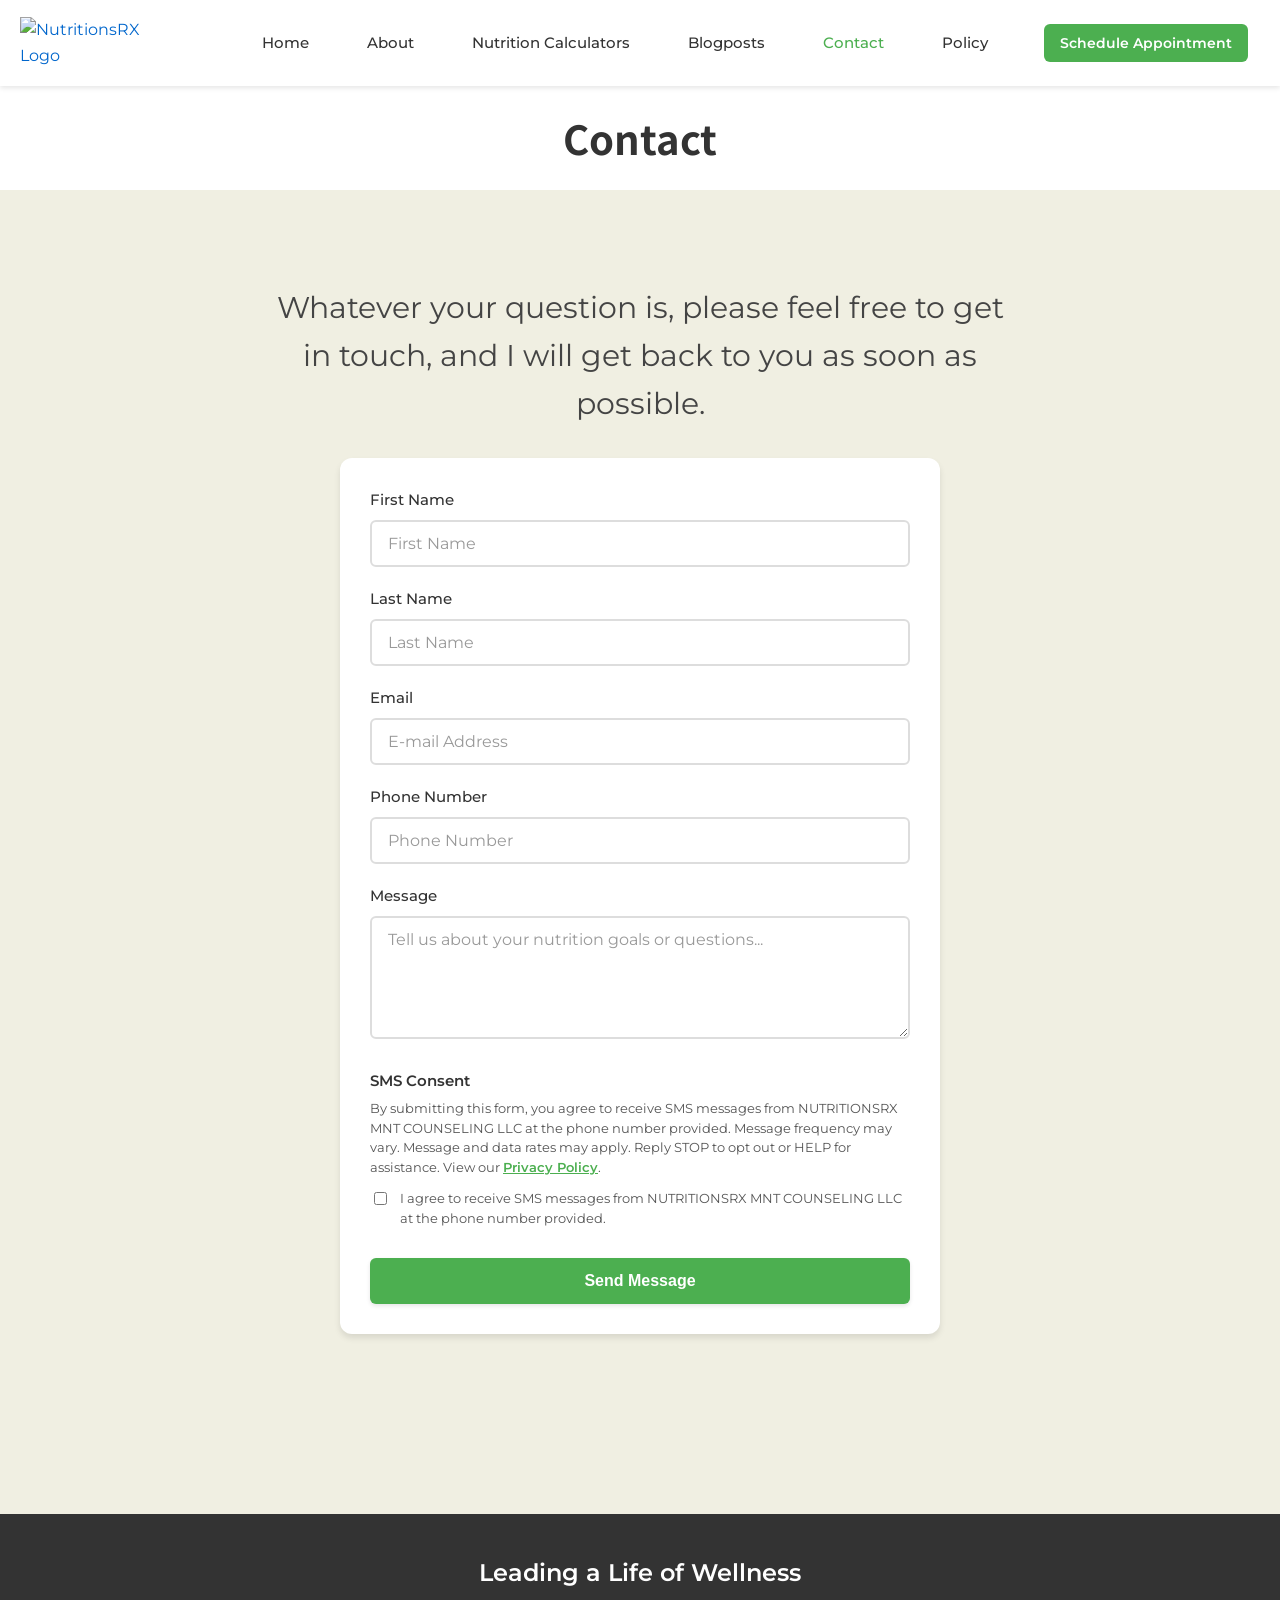
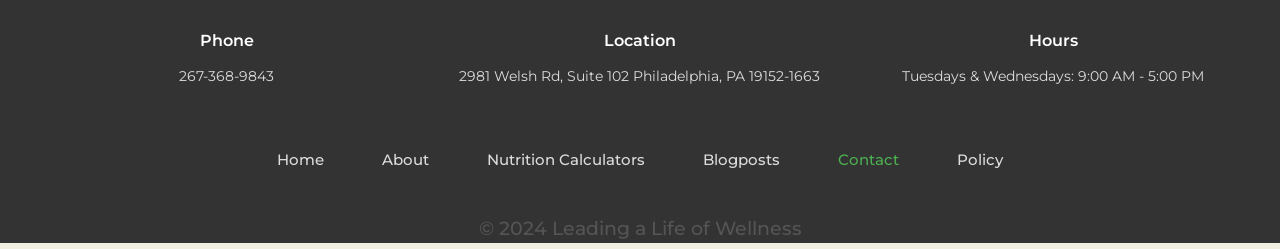
==== commit dcf2ea27: "SMS consent" ====
--- a/contact.html
+++ b/contact.html
@@ -58,9 +58,11 @@
                 <textarea id="message" name = "message" class = "form-control" placeholder = "Tell us about your nutrition goals or questions..." rows = "5" required></textarea>
             </div>
             <div class="form-group sms-consent">
+                <p class="sms-consent-title">SMS Consent</p>
+                <p class="sms-consent-disclosure">By submitting this form, you agree to receive SMS messages from NUTRITIONSRX MNT COUNSELING LLC at the phone number provided. Message frequency may vary. Message and data rates may apply. Reply STOP to opt out or HELP for assistance. View our <a href="policy.html">Privacy Policy</a>.</p>
                 <label class="sms-consent-label" for="sms-consent">
                     <input id="sms-consent" name="sms_consent" type="checkbox" required>
-                    <span>By providing your phone number and submitting this form, you agree to receive SMS messages from NUTRITIONSRX MNT COUNSELING LLC. Message frequency may vary. Message and data rates may apply. Reply STOP to opt out or HELP for assistance. View our <a href="policy.html">Privacy Policy</a>.</span>
+                    <span>I agree to receive SMS messages from NUTRITIONSRX MNT COUNSELING LLC at the phone number provided.</span>
                 </label>
             </div>
             <input type= "submit" class = "form-control-submit" value = "Send Message">
--- a/stylesheet.css
+++ b/stylesheet.css
@@ -480,6 +480,20 @@
     text-align: left;
 }
 
+.sms-consent-title {
+    margin: 0 0 6px 0;
+    font-size: 15px;
+    font-weight: 600;
+    color: #333;
+}
+
+.sms-consent-disclosure {
+    margin: 0 0 12px 0;
+    font-size: 13px;
+    line-height: 1.5;
+    color: #555;
+}
+
 .sms-consent-label {
     display: flex;
     align-items: flex-start;
@@ -494,6 +508,7 @@
     flex-shrink: 0;
 }
 
+.sms-consent-disclosure a,
 .sms-consent-label a {
     color: #4CAF50;
     text-decoration: underline;
